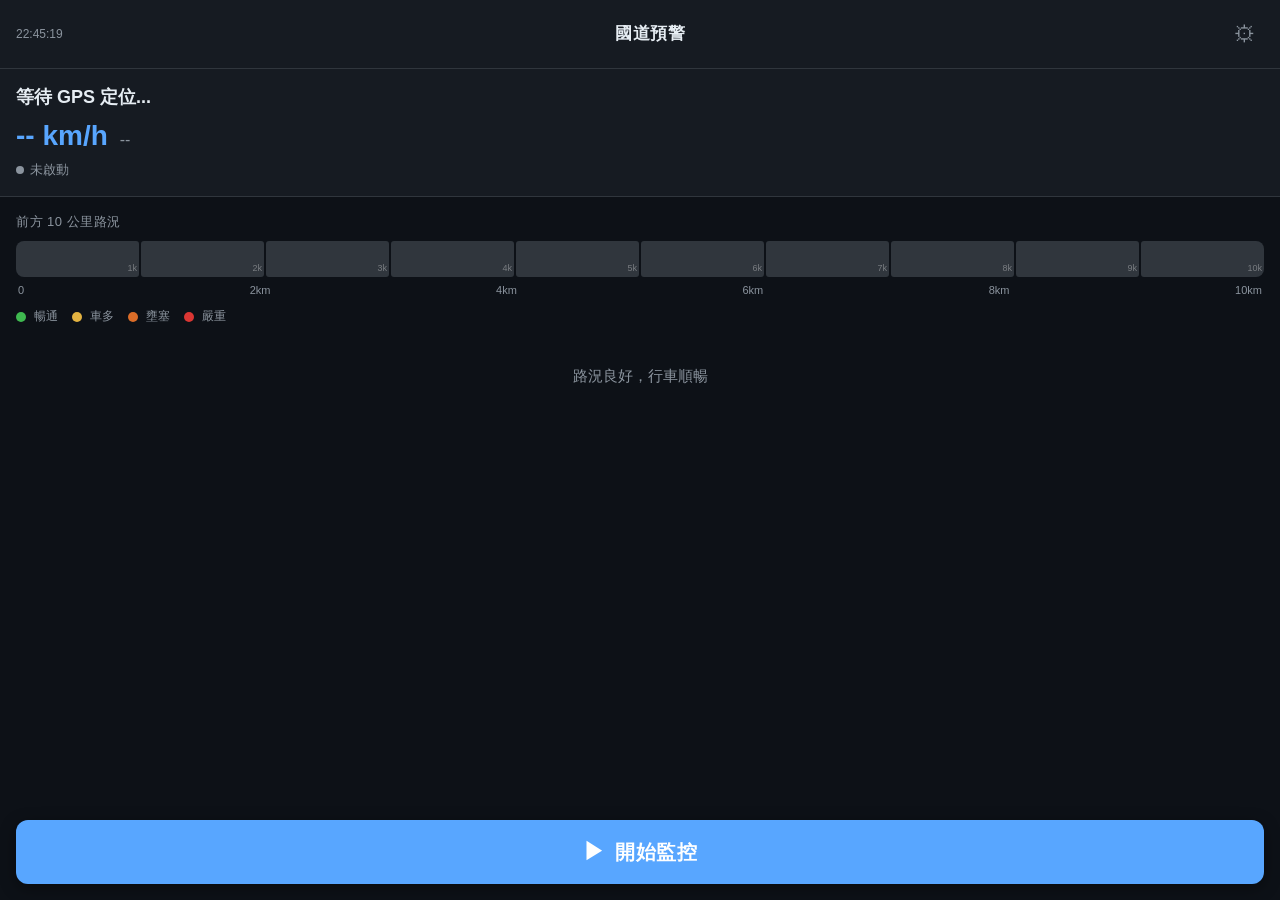
==== index.html @ c48b5b0e "Initial commit" ====
<!DOCTYPE html>
<html lang="zh-TW">
<head>
  <meta charset="UTF-8" />
  <meta name="viewport" content="width=device-width, initial-scale=1.0, maximum-scale=1.0, user-scalable=no" />
  <meta name="theme-color" content="#0d1117" />
  <meta name="apple-mobile-web-app-capable" content="yes" />
  <meta name="apple-mobile-web-app-status-bar-style" content="black-translucent" />
  <meta name="apple-mobile-web-app-title" content="國道預警" />
  <title>高速公路車流預警</title>
  <link rel="manifest" href="manifest.json" />
  <link rel="apple-touch-icon" href="icons/icon-192.png" />
  <link rel="stylesheet" href="style.css" />
</head>
<body>

  <!-- 頂部狀態列 -->
  <header class="app-header">
    <div class="update-time" id="updateTime">--:--:--</div>
    <h1 class="app-title">國道預警</h1>
    <button class="settings-btn" id="settingsBtn" aria-label="設定">⚙</button>
  </header>

  <!-- 位置與速度資訊 -->
  <section class="status-section">
    <div class="road-info" id="roadInfo">等待 GPS 定位...</div>
    <div class="speed-direction-row">
      <span class="speed-display" id="currentSpeed">-- km/h</span>
      <span class="direction-display" id="currentDirection">--</span>
    </div>
    <div class="push-status" id="pushStatus">
      <span class="status-dot dot-inactive"></span>
      <span class="status-text">未啟動</span>
    </div>
  </section>

  <!-- 前方路況色塊條 -->
  <section class="traffic-section">
    <div class="traffic-label">前方 10 公里路況</div>
    <div class="traffic-bar" id="trafficBar">
      <div class="traffic-segment unknown" data-km="1"></div>
      <div class="traffic-segment unknown" data-km="2"></div>
      <div class="traffic-segment unknown" data-km="3"></div>
      <div class="traffic-segment unknown" data-km="4"></div>
      <div class="traffic-segment unknown" data-km="5"></div>
      <div class="traffic-segment unknown" data-km="6"></div>
      <div class="traffic-segment unknown" data-km="7"></div>
      <div class="traffic-segment unknown" data-km="8"></div>
      <div class="traffic-segment unknown" data-km="9"></div>
      <div class="traffic-segment unknown" data-km="10"></div>
    </div>
    <div class="traffic-scale">
      <span>0</span><span>2km</span><span>4km</span><span>6km</span><span>8km</span><span>10km</span>
    </div>
    <div class="traffic-legend">
      <span class="legend-dot green"></span><span class="legend-label">暢通</span>
      <span class="legend-dot yellow"></span><span class="legend-label">車多</span>
      <span class="legend-dot orange"></span><span class="legend-label">壅塞</span>
      <span class="legend-dot red"></span><span class="legend-label">嚴重</span>
    </div>
  </section>

  <!-- 警示區 -->
  <section class="alert-section">
    <div class="alert-card hidden" id="alertCard">
      <div class="alert-icon-text">⚠</div>
      <div class="alert-body">
        <div class="alert-message" id="alertMessage"></div>
        <div class="alert-time" id="alertTime"></div>
      </div>
    </div>
    <div class="no-alert-text" id="noAlertText">路況良好，行車順暢</div>
  </section>

  <!-- 開始/停止按鈕 -->
  <section class="control-section">
    <button class="monitor-btn" id="monitorBtn">
      <span class="btn-icon" id="btnIcon">▶</span>
      <span class="btn-text" id="btnText">開始監控</span>
    </button>
  </section>

  <!-- 設定 Drawer -->
  <div class="overlay hidden" id="settingsOverlay"></div>
  <aside class="settings-drawer hidden" id="settingsDrawer">
    <div class="settings-header">
      <h2>設定</h2>
      <button class="close-btn" id="closeSettings" aria-label="關閉">✕</button>
    </div>
    <div class="settings-body">

      <div class="setting-group">
        <div class="setting-label">預警靈敏度</div>
        <label class="radio-label">
          <input type="radio" name="sensitivity" value="yellow" />
          一般（黃色以上即警示）
        </label>
        <label class="radio-label">
          <input type="radio" name="sensitivity" value="orange" checked />
          嚴格（橘色以上才警示）
        </label>
      </div>

      <div class="setting-group">
        <div class="setting-label">通知方式</div>
        <label class="check-label">
          <input type="checkbox" id="notifyPush" checked />
          背景推播通知（螢幕關閉仍有效）
        </label>
        <label class="check-label">
          <input type="checkbox" id="notifyVoice" checked />
          語音播報（螢幕開啟時）
        </label>
      </div>

      <div class="setting-group">
        <div class="setting-label">預警距離</div>
        <label class="radio-label">
          <input type="radio" name="alertDist" value="auto" checked />
          自動（依車速，最高 8 km）
        </label>
        <label class="radio-label">
          <input type="radio" name="alertDist" value="3" />
          固定 3 km
        </label>
        <label class="radio-label">
          <input type="radio" name="alertDist" value="5" />
          固定 5 km
        </label>
        <label class="radio-label">
          <input type="radio" name="alertDist" value="8" />
          固定 8 km
        </label>
      </div>

      <div class="setting-group">
        <div class="setting-label">Cloudflare Worker URL</div>
        <input
          type="url"
          class="text-input"
          id="workerUrlInput"
          placeholder="https://highway-alert.YOUR_NAME.workers.dev"
        />
        <div class="setting-label" style="margin-top:12px">VAPID 公鑰</div>
        <input
          type="text"
          class="text-input"
          id="vapidKeyInput"
          placeholder="BxxxxxxxxxxxxxxxxxxxxxxxxxxxxxxxxxxxxxxxxxxxxxxxxxxxxxxxxxxxxxxxxxxxxxxxxxxxxxxxxxxxxxxA="
        />
        <button class="save-btn" id="saveSettingsBtn">儲存設定</button>
        <div class="worker-status-row" id="workerStatusRow"></div>
      </div>

    </div>
  </aside>

  <!-- iOS 安裝提示 -->
  <div class="install-banner hidden" id="installBanner">
    <span>點「分享」→「加入主畫面」以安裝 App</span>
    <button class="install-close" id="installClose">✕</button>
  </div>

  <!-- Icon 產生器（首次執行，生成 PNG icon） -->
  <canvas id="iconCanvas" style="display:none"></canvas>

  <script src="config.js"></script>
  <script src="js/geo.js"></script>
  <script src="js/traffic.js"></script>
  <script src="js/alert.js"></script>
  <script src="js/push.js"></script>
  <script src="js/ui.js"></script>
  <script src="js/main.js"></script>
</body>
</html>
---- style.css ----
/* ============================================================
   CSS 變數 & 全域設定
   ============================================================ */
:root {
  --bg:          #0d1117;
  --bg-card:     #161b22;
  --bg-input:    #21262d;
  --border:      #30363d;
  --text:        #e6edf3;
  --text-muted:  #8b949e;
  --accent:      #58a6ff;
  --green:       #2ea043;
  --green-light: #3fb950;
  --yellow:      #d29922;
  --yellow-light:#e3b341;
  --orange:      #bd561d;
  --orange-light:#db6d28;
  --red:         #b62324;
  --red-light:   #da3633;
  --unknown:     #30363d;
  --radius:      12px;
  --radius-sm:   8px;
  --shadow:      0 4px 16px rgba(0,0,0,.4);
}

/* 強制深色（不跟隨系統，開車場景固定深色）*/
*, *::before, *::after { box-sizing: border-box; margin: 0; padding: 0; }

html, body {
  height: 100%;
  background: var(--bg);
  color: var(--text);
  font-family: -apple-system, 'SF Pro Display', 'Helvetica Neue', sans-serif;
  font-size: 16px;
  line-height: 1.4;
  overscroll-behavior: none;
  -webkit-tap-highlight-color: transparent;
  user-select: none;
}

body {
  display: flex;
  flex-direction: column;
  min-height: 100dvh;
  padding-bottom: env(safe-area-inset-bottom);
}

/* ============================================================
   Header
   ============================================================ */
.app-header {
  display: flex;
  align-items: center;
  justify-content: space-between;
  padding: 12px 16px;
  padding-top: calc(12px + env(safe-area-inset-top));
  background: var(--bg-card);
  border-bottom: 1px solid var(--border);
  position: sticky;
  top: 0;
  z-index: 10;
}

.update-time {
  font-size: 12px;
  color: var(--text-muted);
  font-variant-numeric: tabular-nums;
  min-width: 64px;
}

.app-title {
  font-size: 17px;
  font-weight: 600;
  letter-spacing: .5px;
}

.settings-btn {
  background: none;
  border: none;
  color: var(--text-muted);
  font-size: 22px;
  cursor: pointer;
  padding: 4px 8px;
  border-radius: var(--radius-sm);
  line-height: 1;
  min-width: 44px;
  min-height: 44px;
  display: flex;
  align-items: center;
  justify-content: flex-end;
}
.settings-btn:active { opacity: .6; }

/* ============================================================
   Status Section
   ============================================================ */
.status-section {
  padding: 16px;
  background: var(--bg-card);
  border-bottom: 1px solid var(--border);
  display: flex;
  flex-direction: column;
  gap: 6px;
}

.road-info {
  font-size: 18px;
  font-weight: 600;
  color: var(--text);
}

.speed-direction-row {
  display: flex;
  align-items: baseline;
  gap: 12px;
}

.speed-display {
  font-size: 28px;
  font-weight: 700;
  font-variant-numeric: tabular-nums;
  color: var(--accent);
}

.direction-display {
  font-size: 16px;
  color: var(--text-muted);
}

.push-status {
  display: flex;
  align-items: center;
  gap: 6px;
  font-size: 13px;
  color: var(--text-muted);
}

.status-dot {
  width: 8px;
  height: 8px;
  border-radius: 50%;
  flex-shrink: 0;
}
.dot-inactive  { background: var(--text-muted); }
.dot-active    { background: var(--green-light); box-shadow: 0 0 6px var(--green); }
.dot-push      { background: var(--accent); box-shadow: 0 0 6px var(--accent); }
.dot-error     { background: var(--red-light); }

/* ============================================================
   Traffic Bar
   ============================================================ */
.traffic-section {
  padding: 16px;
  background: var(--bg);
}

.traffic-label {
  font-size: 13px;
  color: var(--text-muted);
  margin-bottom: 10px;
  text-transform: uppercase;
  letter-spacing: .5px;
}

.traffic-bar {
  display: flex;
  height: 36px;
  border-radius: var(--radius-sm);
  overflow: hidden;
  gap: 2px;
}

.traffic-segment {
  flex: 1;
  border-radius: 3px;
  transition: background-color .5s ease;
  position: relative;
}
.traffic-segment::after {
  content: attr(data-km) 'k';
  position: absolute;
  bottom: 2px;
  right: 2px;
  font-size: 9px;
  color: rgba(255,255,255,.35);
  font-variant-numeric: tabular-nums;
}

.traffic-segment.unknown { background: var(--unknown); }
.traffic-segment.green   { background: var(--green); }
.traffic-segment.yellow  { background: var(--yellow); }
.traffic-segment.orange  { background: var(--orange); }
.traffic-segment.red     { background: var(--red); animation: pulse-red 1.5s infinite; }

@keyframes pulse-red {
  0%, 100% { background: var(--red); }
  50%       { background: var(--red-light); }
}

.traffic-scale {
  display: flex;
  justify-content: space-between;
  margin-top: 6px;
  font-size: 11px;
  color: var(--text-muted);
  padding: 0 2px;
}

.traffic-legend {
  display: flex;
  align-items: center;
  gap: 8px;
  margin-top: 10px;
}

.legend-dot {
  width: 10px;
  height: 10px;
  border-radius: 50%;
  flex-shrink: 0;
}
.legend-dot.green  { background: var(--green-light); }
.legend-dot.yellow { background: var(--yellow-light); }
.legend-dot.orange { background: var(--orange-light); }
.legend-dot.red    { background: var(--red-light); }

.legend-label {
  font-size: 12px;
  color: var(--text-muted);
  margin-right: 6px;
}

/* ============================================================
   Alert Section
   ============================================================ */
.alert-section {
  padding: 16px;
  flex: 1;
  display: flex;
  align-items: flex-start;
}

.alert-card {
  background: var(--bg-card);
  border: 1px solid var(--orange);
  border-radius: var(--radius);
  padding: 14px 16px;
  display: flex;
  align-items: flex-start;
  gap: 12px;
  width: 100%;
  box-shadow: 0 0 20px rgba(189,86,29,.3);
}

.alert-card.red-alert {
  border-color: var(--red-light);
  box-shadow: 0 0 20px rgba(218,54,51,.3);
}

.alert-icon-text {
  font-size: 24px;
  line-height: 1;
  flex-shrink: 0;
}

.alert-body { flex: 1; }

.alert-message {
  font-size: 16px;
  font-weight: 600;
  color: var(--text);
  line-height: 1.4;
}

.alert-time {
  font-size: 12px;
  color: var(--text-muted);
  margin-top: 4px;
}

.no-alert-text {
  font-size: 15px;
  color: var(--text-muted);
  text-align: center;
  width: 100%;
  padding-top: 8px;
}

/* ============================================================
   Control Button
   ============================================================ */
.control-section {
  padding: 16px;
  padding-bottom: calc(16px + env(safe-area-inset-bottom));
}

.monitor-btn {
  width: 100%;
  height: 64px;
  border-radius: var(--radius);
  border: none;
  background: var(--accent);
  color: #fff;
  font-size: 20px;
  font-weight: 700;
  cursor: pointer;
  display: flex;
  align-items: center;
  justify-content: center;
  gap: 10px;
  letter-spacing: .5px;
  box-shadow: var(--shadow);
  transition: transform .1s, opacity .1s, background .3s;
  -webkit-user-select: none;
}

.monitor-btn:active {
  transform: scale(.97);
  opacity: .9;
}

.monitor-btn.active {
  background: var(--red-light);
}

.btn-icon {
  font-size: 22px;
  line-height: 1;
}

/* ============================================================
   Settings Drawer
   ============================================================ */
.overlay {
  position: fixed;
  inset: 0;
  background: rgba(0,0,0,.6);
  z-index: 50;
  opacity: 1;
  transition: opacity .25s;
}

.settings-drawer {
  position: fixed;
  bottom: 0;
  left: 0;
  right: 0;
  background: var(--bg-card);
  border-radius: var(--radius) var(--radius) 0 0;
  border-top: 1px solid var(--border);
  z-index: 60;
  max-height: 80dvh;
  overflow-y: auto;
  padding-bottom: env(safe-area-inset-bottom);
  transform: translateY(0);
  transition: transform .3s cubic-bezier(.4,0,.2,1);
}

.settings-drawer.hidden { transform: translateY(100%); }
.overlay.hidden { opacity: 0; pointer-events: none; }

.settings-header {
  display: flex;
  align-items: center;
  justify-content: space-between;
  padding: 16px 20px 12px;
  border-bottom: 1px solid var(--border);
  position: sticky;
  top: 0;
  background: var(--bg-card);
  z-index: 1;
}

.settings-header h2 { font-size: 18px; font-weight: 600; }

.close-btn {
  background: var(--bg-input);
  border: none;
  color: var(--text-muted);
  font-size: 16px;
  border-radius: 50%;
  width: 32px;
  height: 32px;
  cursor: pointer;
  display: flex;
  align-items: center;
  justify-content: center;
}

.settings-body {
  padding: 16px 20px;
  display: flex;
  flex-direction: column;
  gap: 24px;
}

.setting-group { display: flex; flex-direction: column; gap: 10px; }

.setting-label {
  font-size: 13px;
  text-transform: uppercase;
  letter-spacing: .5px;
  color: var(--text-muted);
  font-weight: 600;
}

.radio-label, .check-label {
  display: flex;
  align-items: center;
  gap: 10px;
  font-size: 15px;
  color: var(--text);
  cursor: pointer;
  padding: 4px 0;
}

.radio-label input, .check-label input {
  width: 18px;
  height: 18px;
  accent-color: var(--accent);
  cursor: pointer;
}

.text-input {
  width: 100%;
  background: var(--bg-input);
  border: 1px solid var(--border);
  border-radius: var(--radius-sm);
  color: var(--text);
  font-size: 14px;
  padding: 10px 12px;
  outline: none;
  -webkit-appearance: none;
}
.text-input:focus { border-color: var(--accent); }

.save-btn {
  width: 100%;
  height: 48px;
  background: var(--accent);
  color: #fff;
  border: none;
  border-radius: var(--radius-sm);
  font-size: 16px;
  font-weight: 600;
  cursor: pointer;
  margin-top: 4px;
}
.save-btn:active { opacity: .8; }

.worker-status-row {
  font-size: 13px;
  color: var(--text-muted);
  min-height: 20px;
  margin-top: 4px;
}

/* ============================================================
   Install Banner
   ============================================================ */
.install-banner {
  position: fixed;
  bottom: calc(80px + env(safe-area-inset-bottom));
  left: 16px;
  right: 16px;
  background: var(--bg-card);
  border: 1px solid var(--border);
  border-radius: var(--radius);
  padding: 14px 16px;
  display: flex;
  align-items: center;
  justify-content: space-between;
  gap: 12px;
  font-size: 14px;
  z-index: 40;
  box-shadow: var(--shadow);
}

.install-close {
  background: none;
  border: none;
  color: var(--text-muted);
  font-size: 18px;
  cursor: pointer;
  padding: 4px;
  flex-shrink: 0;
}

/* ============================================================
   Utility
   ============================================================ */
.hidden { display: none !important; }

/* iOS safe area for standalone mode */
@supports (padding-top: env(safe-area-inset-top)) {
  .app-header { padding-top: calc(12px + env(safe-area-inset-top)); }
}
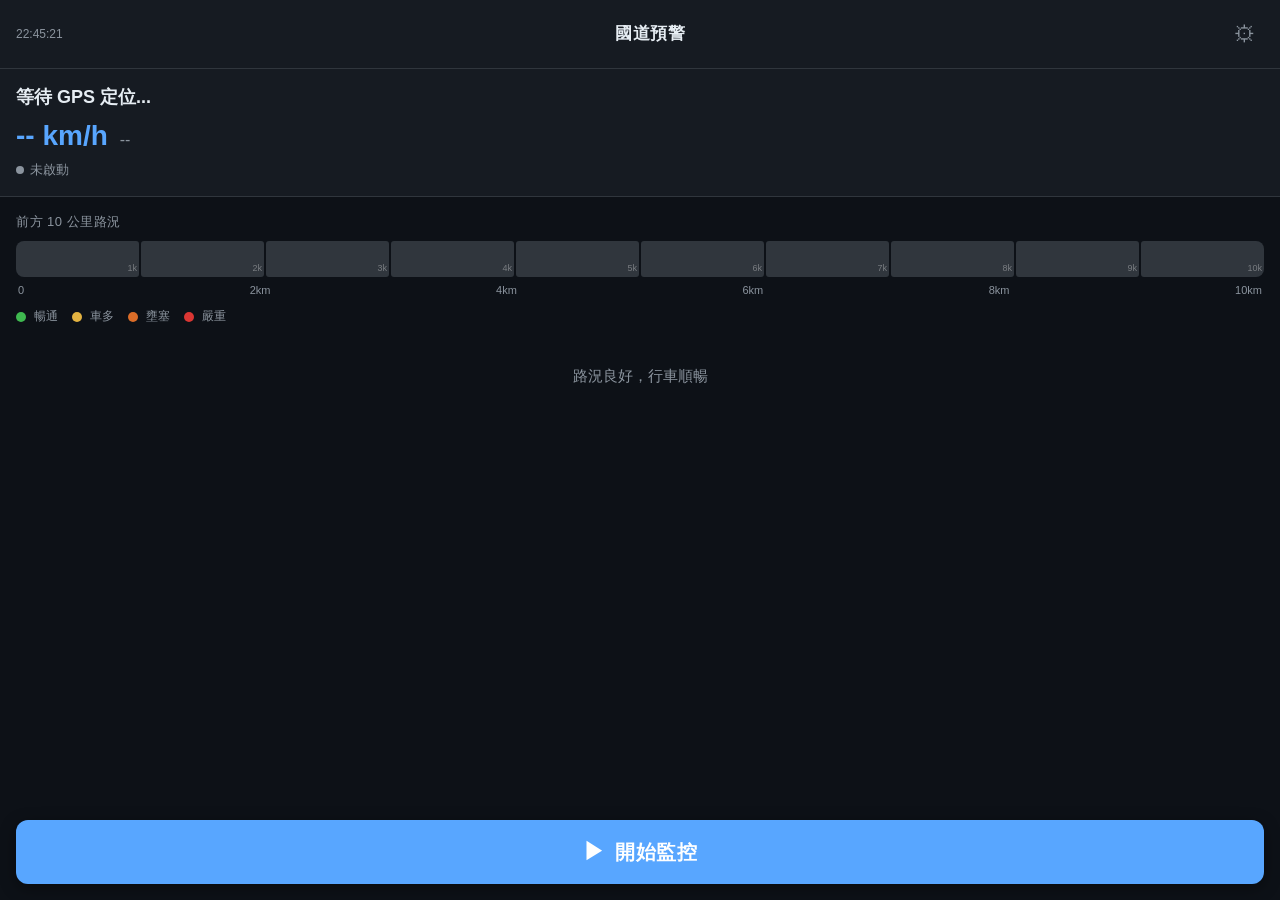
==== commit e944d256: "Add test mode toggle + increase VD proximity to 2.5km" ====
--- a/index.html
+++ b/index.html
@@ -114,6 +114,15 @@
       </div>
 
       <div class="setting-group">
+        <div class="setting-label">開發 / 測試</div>
+        <label class="check-label">
+          <input type="checkbox" id="testMode" />
+          測試模式（在家模擬高速公路）
+        </label>
+        <div class="setting-hint">開啟後忽略「是否在高速公路上」的判斷，方便在家測試警示邏輯</div>
+      </div>
+
+      <div class="setting-group">
         <div class="setting-label">預警距離</div>
         <label class="radio-label">
           <input type="radio" name="alertDist" value="auto" checked />
--- a/style.css
+++ b/style.css
@@ -404,6 +404,14 @@
   font-weight: 600;
 }
 
+.setting-hint {
+  font-size: 12px;
+  color: var(--text-muted);
+  opacity: 0.7;
+  line-height: 1.4;
+  margin-top: -4px;
+}
+
 .radio-label, .check-label {
   display: flex;
   align-items: center;
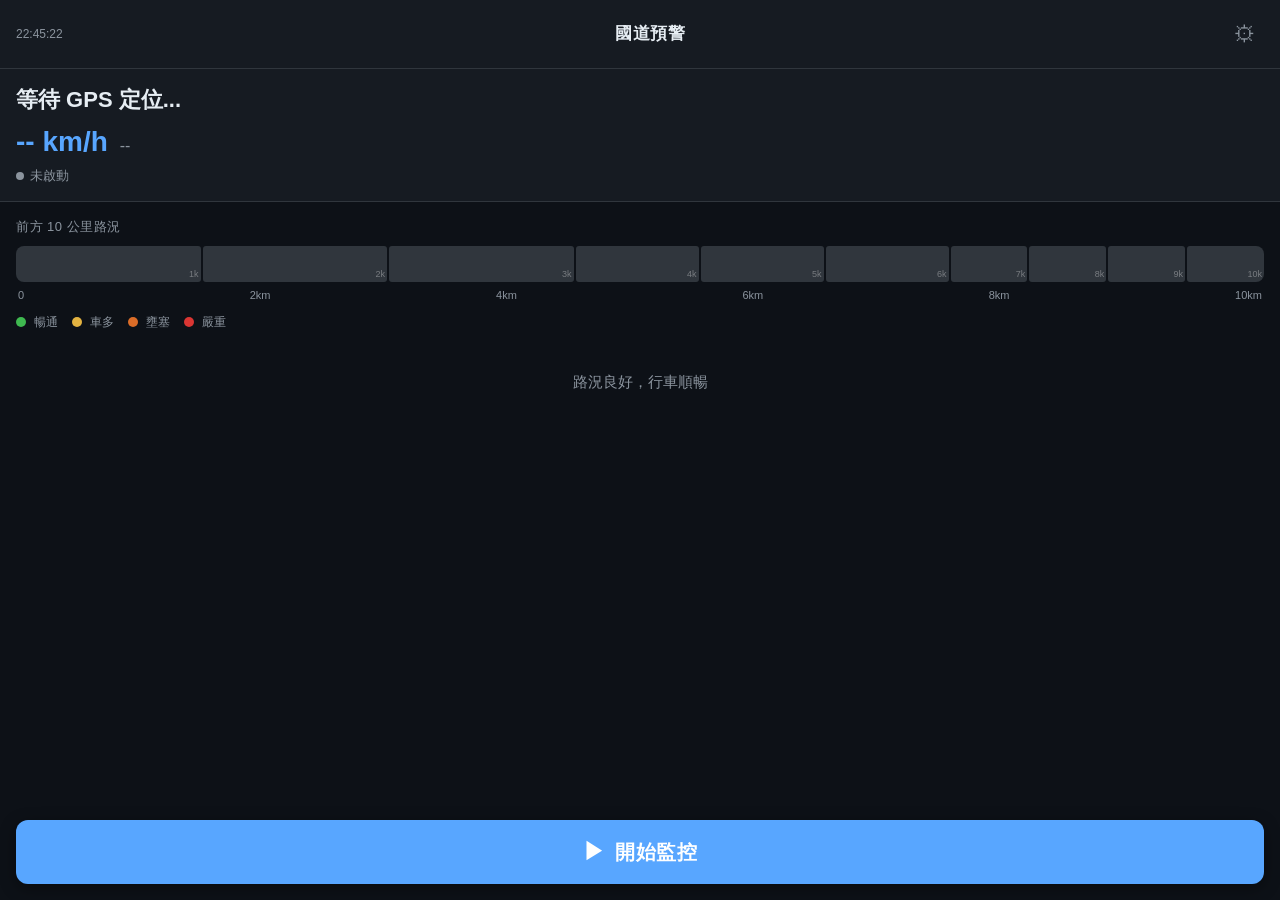
==== commit cca4799f: "feat: Wave1+2 — progressive color bar, alert flash, VD interpolation, unlock protection, rapid decel" ====
--- a/index.html
+++ b/index.html
@@ -111,6 +111,7 @@
           <input type="checkbox" id="notifyVoice" checked />
           語音播報（螢幕開啟時）
         </label>
+        <div class="setting-hint">開車時請保持螢幕常亮以獲取精準預警（手機設定 → 螢幕不熄滅）</div>
       </div>
 
       <div class="setting-group">
--- a/style.css
+++ b/style.css
@@ -104,8 +104,8 @@
 }
 
 .road-info {
-  font-size: 18px;
-  font-weight: 600;
+  font-size: 22px;
+  font-weight: 700;
   color: var(--text);
 }
 
@@ -171,11 +171,18 @@
 }
 
 .traffic-segment {
-  flex: 1;
+  flex: 25;
   border-radius: 3px;
   transition: background-color .5s ease;
   position: relative;
 }
+/* 遞進寬度：近端大、遠端小 */
+.traffic-segment[data-km="1"],
+.traffic-segment[data-km="2"],
+.traffic-segment[data-km="3"] { flex: 60; }
+.traffic-segment[data-km="4"],
+.traffic-segment[data-km="5"],
+.traffic-segment[data-km="6"] { flex: 40; }
 .traffic-segment::after {
   content: attr(data-km) 'k';
   position: absolute;
@@ -186,15 +193,20 @@
   font-variant-numeric: tabular-nums;
 }
 
-.traffic-segment.unknown { background: var(--unknown); }
-.traffic-segment.green   { background: var(--green); }
-.traffic-segment.yellow  { background: var(--yellow); }
-.traffic-segment.orange  { background: var(--orange); }
-.traffic-segment.red     { background: var(--red); animation: pulse-red 1.5s infinite; }
+.traffic-segment.unknown     { background: var(--unknown); }
+.traffic-segment.green       { background: var(--green); }
+.traffic-segment.yellow      { background: var(--yellow); }
+.traffic-segment.orange      { background: var(--orange); }
+.traffic-segment.red         { background: var(--red); animation: pulse-red 1.5s infinite; }
+.traffic-segment.rapid-decel { background: var(--red); animation: pulse-rapid 0.4s infinite; }
 
 @keyframes pulse-red {
   0%, 100% { background: var(--red); }
   50%       { background: var(--red-light); }
+}
+@keyframes pulse-rapid {
+  0%, 100% { background: var(--red-light); box-shadow: 0 0 8px var(--red-light); }
+  50%       { background: #ff2020; box-shadow: 0 0 18px #ff2020; }
 }
 
 .traffic-scale {
@@ -250,11 +262,32 @@
   gap: 12px;
   width: 100%;
   box-shadow: 0 0 20px rgba(189,86,29,.3);
+  animation: flash-warning 2s ease-in-out infinite;
 }
 
 .alert-card.red-alert {
   border-color: var(--red-light);
-  box-shadow: 0 0 20px rgba(218,54,51,.3);
+  box-shadow: 0 0 20px rgba(218,54,51,.4);
+  animation: flash-red 0.9s ease-in-out infinite;
+}
+
+.alert-card.critical-alert {
+  border-color: #ff2020;
+  box-shadow: 0 0 30px rgba(255,32,32,.6);
+  animation: flash-critical 0.35s ease-in-out infinite;
+}
+
+@keyframes flash-warning {
+  0%, 100% { border-color: var(--orange); box-shadow: 0 0 20px rgba(189,86,29,.3); }
+  50%       { border-color: var(--orange-light); box-shadow: 0 0 32px rgba(219,109,40,.6); }
+}
+@keyframes flash-red {
+  0%, 100% { border-color: var(--red-light); box-shadow: 0 0 20px rgba(218,54,51,.4); }
+  50%       { border-color: #ff4444; box-shadow: 0 0 40px rgba(218,54,51,.8); }
+}
+@keyframes flash-critical {
+  0%, 100% { border-color: #ff2020; box-shadow: 0 0 30px rgba(255,32,32,.6); background: var(--bg-card); }
+  50%       { border-color: #ff6666; box-shadow: 0 0 50px rgba(255,32,32,1); background: rgba(180,30,30,.25); }
 }
 
 .alert-icon-text {
